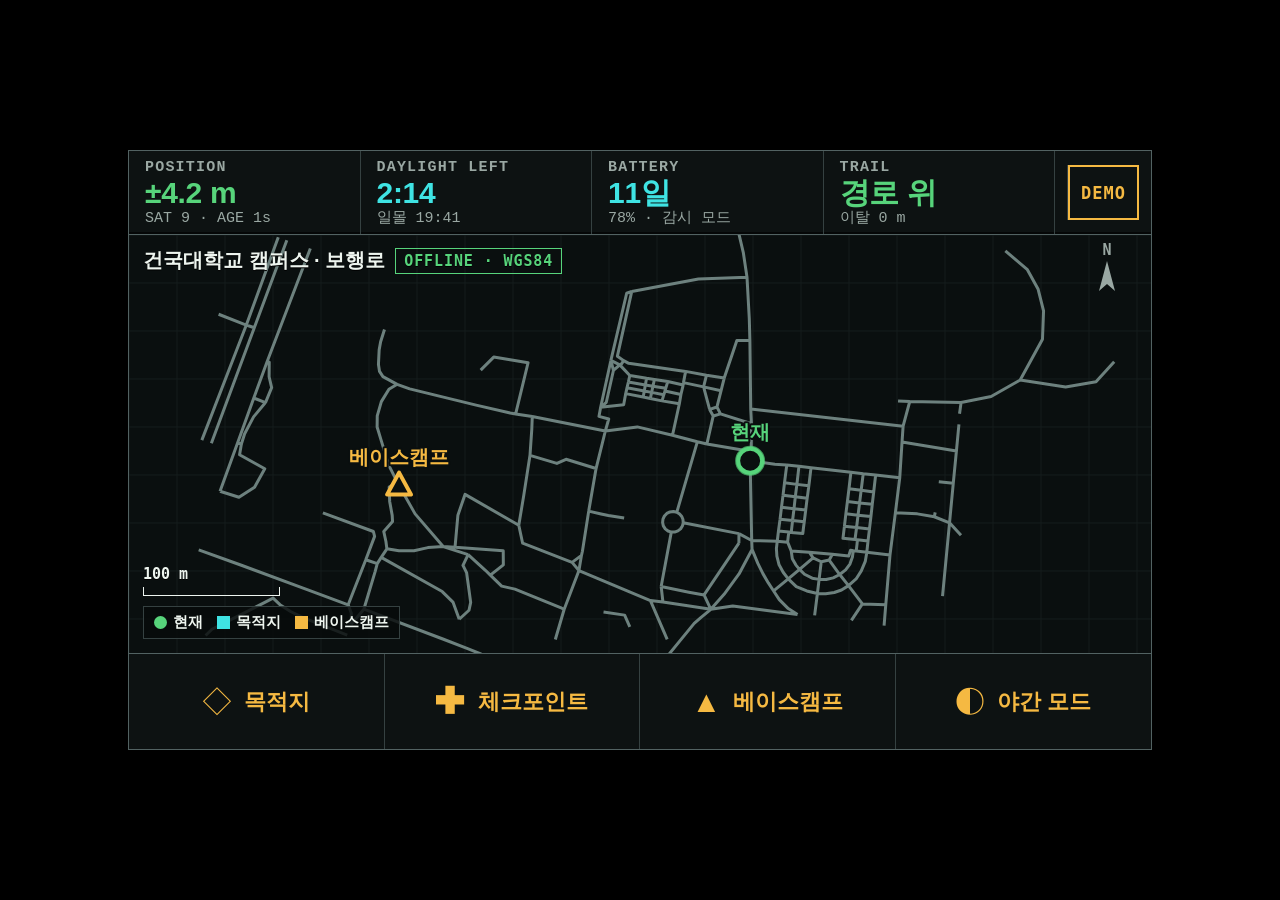
==== MAP/시연용/index.html @ 04df71ea "백업: STT 실험과 MAP 보강 자료 반영" ====
<!doctype html>
<html lang="ko">
  <head>
    <meta charset="utf-8">
    <meta name="viewport" content="width=1024, initial-scale=1, maximum-scale=1">
    <meta name="theme-color" content="#070a0a">
    <title>SafeAid 시연용 지도 화면 — 1024×600</title>
    <meta name="description" content="7인치 1024x600 키오스크용 시연 화면. 오프라인 지도, 글랜서블 4개, 코드 계산 방위·거리">
    <link rel="stylesheet" href="styles.css">
  </head>
  <body>
    <div class="stage">
      <div class="screen" id="screen">

        <!-- 상단 계기 스트립: 읽기 전용. 터치 규격 예외.
             긴급 경로가 이 안에 들어가면 안 됩니다. -->
        <header class="strip" aria-label="장치 상태">
          <div class="glance" id="glanceGps">
            <span class="stencil">POSITION</span>
            <strong id="gpsValue">±4.2 m</strong>
            <span class="sub" id="gpsSub">SAT 9 · AGE 1s</span>
          </div>
          <div class="glance" id="glanceSun">
            <span class="stencil">DAYLIGHT LEFT</span>
            <strong id="sunValue">2:14</strong>
            <span class="sub" id="sunSub">일몰 19:41</span>
          </div>
          <div class="glance" id="glanceBattery">
            <span class="stencil">BATTERY</span>
            <strong id="batteryValue">11일</strong>
            <span class="sub" id="batterySub">78% · 감시 모드</span>
          </div>
          <div class="glance" id="glanceTrail">
            <span class="stencil">TRAIL</span>
            <strong id="trailValue">경로 위</strong>
            <span class="sub" id="trailSub">이탈 0 m</span>
          </div>
          <div class="demo-badge" title="모의 값이 섞여 있으면 숨기지 않습니다">DEMO</div>
        </header>

        <!-- 지도 -->
        <main class="map" aria-label="오프라인 지도">
          <canvas id="mapCanvas" role="img"
                  aria-label="보행로, 현재 위치와 정확도 반경, 목적지, 코드가 계산한 경로"></canvas>

          <!-- 경고 배너: 적색은 여기와 CO 경보에만 씁니다 -->
          <div class="alert" id="alert" role="alert" hidden>
            <span class="alert-dot" aria-hidden="true"></span>
            <strong id="alertText">해가 지기까지 38분. 지금 돌아서세요.</strong>
          </div>

          <div class="map-topline">
            <span id="mapName">건국대 언덕 · 보행로</span>
            <span class="tag-offline">OFFLINE · WGS84</span>
          </div>

          <!-- 방위·거리 판독. 지도 엔진(코드) 계산값이며 LLM이 만들지 않습니다 -->
          <div class="readout-card" id="readout">
            <div class="readout-head">
              <span class="stencil" id="readoutLabel">DESTINATION</span>
              <span class="verified">코드 계산</span>
            </div>
            <div class="readout-body">
              <span class="bearing" id="readoutBearing">068°</span>
              <span class="distance" id="readoutDistance">214 m</span>
            </div>
            <p class="readout-sub" id="readoutSub">도보 약 4분 · 오르막</p>
          </div>

          <div class="map-meta">
            <div class="scalebar"><span id="scaleLabel">100 m</span><i id="scaleBar"></i></div>
            <div class="legend">
              <span><i class="dot-current"></i>현재</span>
              <span><i class="dot-goal"></i>목적지</span>
              <span><i class="dot-camp"></i>베이스캠프</span>
            </div>
          </div>
        </main>

        <!-- 하단 동작 바: 96px = 14.4mm. 장갑 조작 기준 충족 -->
        <nav class="actions" aria-label="주요 동작">
          <button class="action" id="btnDestination" type="button">
            <span class="glyph" aria-hidden="true">◇</span>
            <span class="label">목적지</span>
          </button>
          <button class="action" id="btnCheckpoint" type="button">
            <span class="glyph" aria-hidden="true">✚</span>
            <span class="label">체크포인트</span>
          </button>
          <button class="action" id="btnBasecamp" type="button">
            <span class="glyph" aria-hidden="true">▲</span>
            <span class="label">베이스캠프</span>
          </button>
          <button class="action" id="btnNight" type="button">
            <span class="glyph" aria-hidden="true">◐</span>
            <span class="label">야간 모드</span>
          </button>
        </nav>
      </div>

      <!-- 촬영 보조. 화면 밖이며 장치 UI가 아닙니다 -->
      <div class="director" id="director">
        <span class="stencil">촬영 장면 전환 — 숫자키</span>
        <ol>
          <li><b>1</b> 기본 · 현재 위치와 정확도</li>
          <li><b>2</b> 목적지 지정 · 경로 표시 <em>컷 3</em></li>
          <li><b>3</b> 일조 시간 경고 <em>컷 4</em></li>
          <li><b>4</b> 베이스캠프 역추적 <em>컷 5</em></li>
          <li><b>5</b> 트레일 이탈 경고</li>
          <li><b>6</b> GPS 미수신 · 마지막 좌표</li>
          <li><b>W</b> 보행 재생 시작·정지 <em>합성 궤적</em></li>
          <li><b>N</b> 야간 모드 · <b>H</b> 이 안내 숨기기</li>
        </ol>
      </div>
    </div>

    <!-- konkuk_walk.graphml 을 미리 변환해 구운 실제 보행망. build_map_data.py 가 만듭니다 -->
    <script src="konkuk_map.js" defer></script>
    <script src="app.js" defer></script>
  </body>
</html>
---- MAP/시연용/styles.css ----
/* SafeAid 시연용 지도 화면 — 7인치 1024x600 (169.5 PPI, 1mm = 6.675px)
 *
 * 물리 스케일 규칙 (AGENTS.md 6절)
 *   터치 타깃 바닥 80px(12.0mm). 폭이 높이의 2배 이상인 넓은 컨트롤만 72px(10.8mm)
 *   본문 텍스트 20px(3.0mm) 미만 금지. 15px는 스텐실 라벨 전용
 *   상단 계기 스트립은 읽기 전용이라 터치 규격 예외
 *
 * 성능 규칙
 *   backdrop-filter, 큰 blur 그림자, filter() 금지
 *   깊이는 1px 하드 라인 + inset 하이라이트로만
 *   애니메이션은 transform/opacity, 작은 요소에만
 *   외부 폰트·CDN 없음
 */

:root {
  color-scheme: dark;

  /* 색 규율 — 적색은 경고에만. 회색이 녹색을 빌려 쓰지 않습니다 */
  --bg: #070a0a;
  --panel: #101616;
  --panel-raised: #151d1d;
  --line: #354141;
  --line-bright: #526262;
  --muted: #9aa8a3;
  --text: #eef5ef;

  --cyan: #3fe3e3;   /* 계측 판독값 — 시각, 좌표, 거리, 방위 */
  --amber: #f5b942;  /* 주의 — 기본 액션, DEMO, 추정값 */
  --green: #57d47b;  /* 실제 센서로 확인됨 */
  --red: #ff5b58;    /* 경고 — 즉시 행동. 여기만 */
  --grey: #6e7a77;   /* 데이터 없음 */

  --map-bg: #0a0f0f;
  --map-grid: #141c1c;
  --map-contour: #1d2827;
  --map-trail: #6d817e;   /* 야외 화면에서 읽히도록 대비를 올렸습니다 */
}

/* 야간 모드 — 적색 단색.
   백색광은 암순응을 파괴하고 전력도 더 씁니다. */
:root[data-night="on"] {
  --bg: #060202;
  --panel: #150707;
  --panel-raised: #1d0909;
  --line: #4a1414;
  --line-bright: #6b1d1d;
  --muted: #b06060;
  --text: #ffbdbd;

  --cyan: #ff8a8a;
  --amber: #ff7a6a;
  --green: #ff9a9a;
  --red: #ff4d4d;
  --grey: #7a3636;

  --map-bg: #0a0303;
  --map-grid: #1a0808;
  --map-contour: #2a0d0d;
  --map-trail: #6b2626;
}

* { box-sizing: border-box; }

html, body {
  margin: 0;
  height: 100%;
  background: #000;
  font-family: "Noto Sans KR", "Malgun Gothic", Arial, sans-serif;
  color: var(--text);
  overflow: hidden;
}

button { font: inherit; color: inherit; }

.stencil {
  margin: 0;
  color: var(--muted);
  font-family: Consolas, "Courier New", monospace;
  font-size: 15px;              /* 스텐실 라벨 전용 크기 */
  font-weight: 700;
  letter-spacing: 0.08em;
  line-height: 1;
}

/* 개발 PC에서 실기와 같은 크기로 보기 위한 무대.
   Jetson kiosk에서는 화면이 정확히 1024x600이라 여백이 사라집니다. */
.stage {
  display: flex;
  align-items: center;
  justify-content: center;
  gap: 24px;
  height: 100%;
  padding: 16px;
}

.screen {
  position: relative;
  flex: 0 0 auto;
  width: 1024px;
  height: 600px;
  display: grid;
  grid-template-rows: 84px 1fr 96px;   /* 84 + 420 + 96 = 600 */
  background: var(--bg);
  border: 1px solid var(--line-bright);
  overflow: hidden;
}

/* ---------------------------------------------------------------
   상단 계기 스트립 — 글랜서블 4개
   화면을 켠 순간 1초 안에 읽혀야 합니다.
   --------------------------------------------------------------- */

.strip {
  display: grid;
  grid-template-columns: repeat(4, 1fr) 96px;
  align-items: stretch;
  background: #0d1212;
  border-bottom: 1px solid var(--line-bright);
  box-shadow: inset 0 -2px 0 #050707;
}

:root[data-night="on"] .strip { background: #120505; }

.glance {
  display: flex;
  flex-direction: column;
  justify-content: center;
  gap: 3px;
  padding: 0 16px;
  border-right: 1px solid var(--line);
}

.glance strong {
  font-size: 30px;           /* 글랜서블 = 1초 판독. 본문보다 크게 */
  font-weight: 800;
  line-height: 1;
  letter-spacing: -0.01em;
  color: var(--cyan);
}

.glance .sub {
  font-size: 15px;
  font-family: Consolas, "Courier New", monospace;
  color: var(--muted);
  line-height: 1;
}

/* 상태별 색은 JS가 data-state로 지정합니다 */
.glance[data-state="live"] strong  { color: var(--green); }
.glance[data-state="warn"] strong  { color: var(--red); }
.glance[data-state="none"] strong  { color: var(--grey); }
.glance[data-state="none"] .sub    { color: var(--grey); }

.demo-badge {
  display: grid;
  place-items: center;
  font-family: Consolas, monospace;
  font-size: 17px;
  font-weight: 900;
  letter-spacing: 0.06em;
  color: var(--amber);
  border-left: 1px solid var(--line);
  box-shadow: inset 0 0 0 2px var(--amber);
  margin: 14px 12px;
}

/* ---------------------------------------------------------------
   지도
   --------------------------------------------------------------- */

.map {
  position: relative;
  background: var(--map-bg);
  overflow: hidden;
}

#mapCanvas {
  display: block;
  width: 100%;
  height: 100%;
}

.map-topline {
  position: absolute;
  top: 12px;
  left: 14px;
  display: flex;
  align-items: center;
  gap: 10px;
  font-size: 20px;              /* 본문 하한 */
  font-weight: 700;
  color: var(--text);
  text-shadow: 0 1px 0 #000;
}

.tag-offline {
  font-family: Consolas, monospace;
  font-size: 15px;
  font-weight: 700;
  letter-spacing: 0.06em;
  color: var(--green);
  border: 1px solid var(--green);
  padding: 3px 8px;
}

/* 경고가 있을 때만 지도 제목을 배너 아래로 내립니다 */
.map.has-alert .map-topline { top: 76px; }

/* 경고 배너 — 적색. 지도 상단을 가로지릅니다.
   display:flex 가 UA의 [hidden]{display:none} 을 이기므로 명시적으로 되돌립니다. */
.alert[hidden] { display: none; }

.alert {
  position: absolute;
  top: 0;
  left: 0;
  right: 0;
  height: 64px;
  display: flex;
  align-items: center;
  gap: 14px;
  padding: 0 18px;
  background: #2a0b0b;
  border-bottom: 2px solid var(--red);
}

.alert strong {
  font-size: 30px;
  font-weight: 800;
  color: var(--red);
  line-height: 1;
}

/* 작은 요소만 opacity로 점멸시킵니다 */
.alert-dot {
  width: 18px;
  height: 18px;
  flex: 0 0 auto;
  background: var(--red);
  animation: pulse 1.1s steps(1, end) infinite;
}

@keyframes pulse {
  0%, 55% { opacity: 1; }
  56%, 100% { opacity: 0.15; }
}

/* 방위·거리 판독 카드 — 지도 엔진 계산값.
   위쪽은 경고 배너와 목적지 마커가 쓰는 자리라 아래로 내렸습니다.
   마커는 지도 중앙대에 몰리므로 아래 띠가 가장 안전합니다. */
.readout-card {
  position: absolute;
  right: 14px;
  bottom: 14px;
  width: 268px;
  padding: 10px 14px 12px;
  background: var(--panel-raised);
  border: 1px solid var(--line-bright);
  box-shadow: inset 0 1px 0 #26302f;
}

.readout-head {
  display: flex;
  align-items: center;
  justify-content: space-between;
  gap: 8px;
  margin-bottom: 6px;
}

.verified {
  font-size: 15px;
  font-weight: 700;
  color: var(--green);
  border: 1px solid var(--green);
  padding: 2px 7px;
}

.readout-body {
  display: flex;
  align-items: baseline;
  gap: 14px;
}

.bearing, .distance {
  font-family: Consolas, "Courier New", monospace;
  font-weight: 800;
  color: var(--cyan);
  line-height: 1;
}

.bearing  { font-size: 40px; }
.distance { font-size: 34px; }

.readout-sub {
  margin: 8px 0 0;
  font-size: 20px;
  color: var(--muted);
  line-height: 1.1;
}

/* 축척과 범례는 왼쪽 아래. 오른쪽 아래는 판독 카드가 씁니다 */
.map-meta {
  position: absolute;
  left: 14px;
  bottom: 14px;
  display: flex;
  flex-direction: column;
  align-items: flex-start;
  gap: 10px;
}

.scalebar {
  display: flex;
  flex-direction: column;
  align-items: flex-start;
  gap: 4px;
  font-family: Consolas, monospace;
  font-size: 15px;
  font-weight: 700;
  color: var(--text);
  text-shadow: 0 1px 0 #000;
}

.scalebar i {
  display: block;
  height: 9px;
  border: 1px solid var(--text);
  border-top: 0;
}

.legend {
  display: flex;
  gap: 14px;
  padding: 6px 10px;
  background: rgba(7, 10, 10, 0.82);
  border: 1px solid var(--line);
}

.legend span {
  display: flex;
  align-items: center;
  gap: 6px;
  font-size: 15px;
  font-weight: 700;
  color: var(--text);
}

.legend i { width: 13px; height: 13px; }
.dot-current { background: var(--green); border-radius: 50%; }
.dot-goal    { background: var(--cyan); }
.dot-camp    { background: var(--amber); }

/* ---------------------------------------------------------------
   하단 동작 바 — 96px = 14.4mm. 주요 동작 기준
   --------------------------------------------------------------- */

.actions {
  display: grid;
  grid-template-columns: repeat(4, 1fr);
  background: #0d1212;
  border-top: 1px solid var(--line-bright);
}

:root[data-night="on"] .actions { background: #120505; }

.action {
  min-height: 96px;             /* 12mm 바닥을 넘는 14.4mm */
  display: flex;
  align-items: center;
  justify-content: center;
  gap: 12px;
  background: transparent;
  border: 0;
  border-right: 1px solid var(--line);
  color: var(--amber);          /* 기본 액션은 앰버 */
  cursor: pointer;
  -webkit-tap-highlight-color: transparent;
  touch-action: manipulation;
}

.action:last-child { border-right: 0; }

.action .glyph { font-size: 30px; line-height: 1; }
.action .label { font-size: 22px; font-weight: 700; line-height: 1; }

.action:active { background: #182020; }

.action[aria-pressed="true"] {
  color: var(--bg);
  background: var(--amber);
}

.action:focus-visible {
  outline: 3px solid var(--cyan);
  outline-offset: -6px;
}

/* ---------------------------------------------------------------
   촬영 보조 패널 — 장치 UI가 아닙니다. 화면 밖에 있습니다
   --------------------------------------------------------------- */

.director {
  flex: 0 0 auto;
  width: 268px;
  padding: 14px;
  background: #0c1010;
  border: 1px dashed var(--line-bright);
  color: var(--muted);
}

.director[hidden] { display: none; }

.director ol {
  margin: 10px 0 0;
  padding-left: 18px;
  font-size: 14px;
  line-height: 1.65;
}

.director b { color: var(--amber); font-family: Consolas, monospace; }
.director em { color: var(--cyan); font-style: normal; }

@media (max-width: 1360px) {
  .director { display: none; }
}
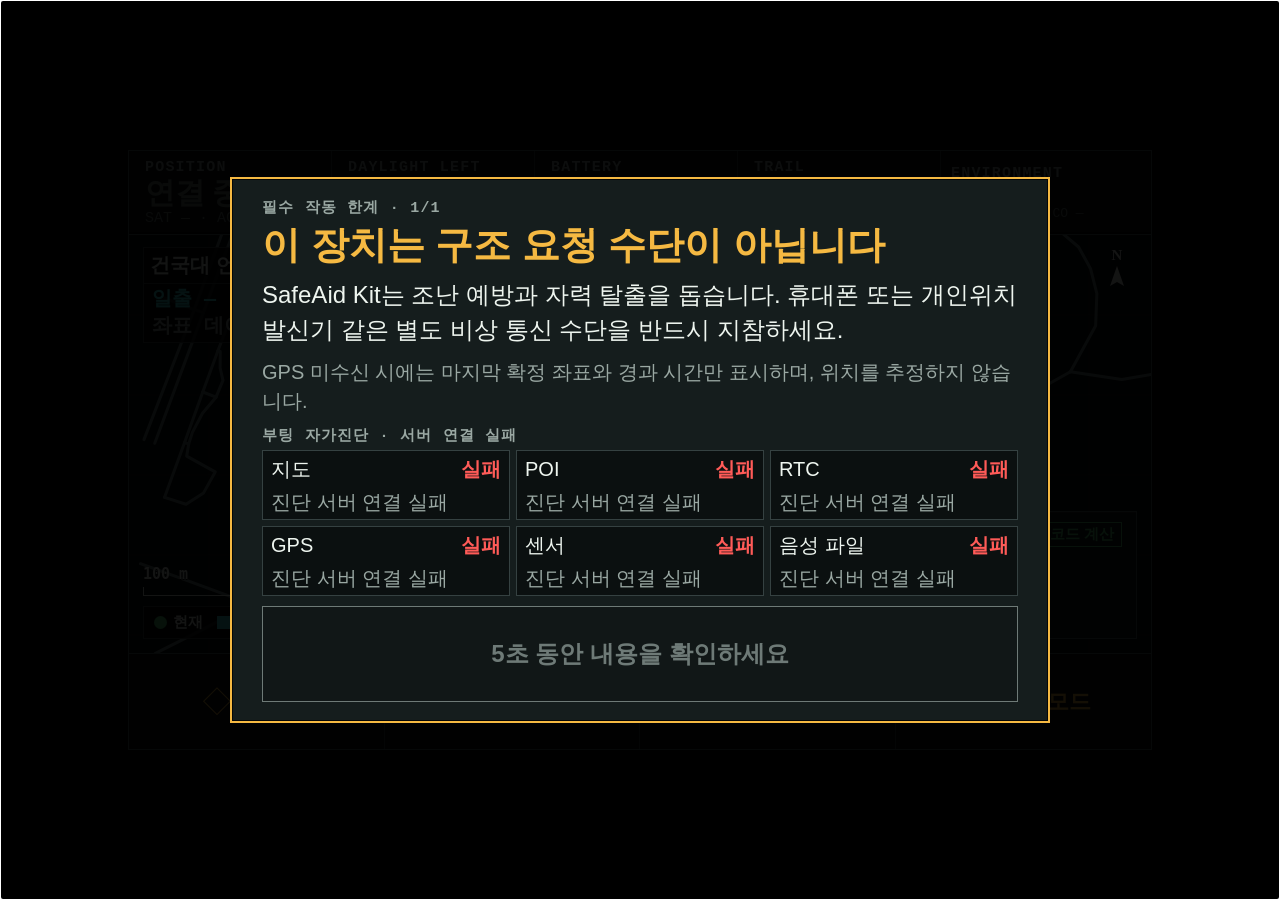
==== commit aeed5af3: "기능·검증: 음성 파이프라인과 평가 하네스 추가, OGTECH 이름 반영 Co-LLM에 제품 음성 경로(product_voice, physical_voice, tts_pipelin" ====
--- a/MAP/시연용/index.html
+++ b/MAP/시연용/index.html
@@ -4,8 +4,9 @@
     <meta charset="utf-8">
     <meta name="viewport" content="width=1024, initial-scale=1, maximum-scale=1">
     <meta name="theme-color" content="#070a0a">
-    <title>SafeAid 시연용 지도 화면 — 1024×600</title>
-    <meta name="description" content="7인치 1024x600 키오스크용 시연 화면. 오프라인 지도, 글랜서블 4개, 코드 계산 방위·거리">
+    <title>SafeAid 오프라인 항법 — 1024×600</title>
+    <meta name="description" content="7인치 1024x600 키오스크용 실시간 센서·오프라인 항법 화면">
+    <link rel="icon" href="data:,">
     <link rel="stylesheet" href="styles.css">
   </head>
   <body>
@@ -35,7 +36,11 @@
             <strong id="trailValue">경로 위</strong>
             <span class="sub" id="trailSub">이탈 0 m</span>
           </div>
-          <div class="demo-badge" title="모의 값이 섞여 있으면 숨기지 않습니다">DEMO</div>
+          <div class="glance glance-env" id="glanceEnv">
+            <span class="stencil">ENVIRONMENT</span>
+            <strong id="envValue">—</strong>
+            <span class="sub" id="envSub">RH — · P — · CO —</span>
+          </div>
         </header>
 
         <!-- 지도 -->
@@ -46,12 +51,19 @@
           <!-- 경고 배너: 적색은 여기와 CO 경보에만 씁니다 -->
           <div class="alert" id="alert" role="alert" hidden>
             <span class="alert-dot" aria-hidden="true"></span>
-            <strong id="alertText">해가 지기까지 38분. 지금 돌아서세요.</strong>
+            <strong id="alertText">귀환 권고 시각 도달 · 베이스캠프 경로를 확인하세요</strong>
           </div>
 
           <div class="map-topline">
             <span id="mapName">건국대 언덕 · 보행로</span>
             <span class="tag-offline">OFFLINE · WGS84</span>
+            <span class="tag-demo" id="demoChip" hidden>DEMO</span>
+            <span class="tag-voice" id="voiceChip" hidden>VOICE</span>
+          </div>
+
+          <div class="sun-details" aria-label="시각과 위치 상세">
+            <span id="sunDetails">일출 — · 일몰 — · 귀환 권고 —</span>
+            <span class="position-details" id="positionDetails" data-state="none">좌표 데이터 없음 · --.-- --:--:-- KST</span>
           </div>
 
           <!-- 방위·거리 판독. 지도 엔진(코드) 계산값이며 LLM이 만들지 않습니다 -->
@@ -75,6 +87,8 @@
               <span><i class="dot-camp"></i>베이스캠프</span>
             </div>
           </div>
+
+          <div class="status-toast" id="statusToast" role="status" hidden></div>
         </main>
 
         <!-- 하단 동작 바: 96px = 14.4mm. 장갑 조작 기준 충족 -->
@@ -98,24 +112,33 @@
         </nav>
       </div>
 
-      <!-- 촬영 보조. 화면 밖이며 장치 UI가 아닙니다 -->
-      <div class="director" id="director">
-        <span class="stencil">촬영 장면 전환 — 숫자키</span>
-        <ol>
-          <li><b>1</b> 기본 · 현재 위치와 정확도</li>
-          <li><b>2</b> 목적지 지정 · 경로 표시 <em>컷 3</em></li>
-          <li><b>3</b> 일조 시간 경고 <em>컷 4</em></li>
-          <li><b>4</b> 베이스캠프 역추적 <em>컷 5</em></li>
-          <li><b>5</b> 트레일 이탈 경고</li>
-          <li><b>6</b> GPS 미수신 · 마지막 좌표</li>
-          <li><b>W</b> 보행 재생 시작·정지 <em>합성 궤적</em></li>
-          <li><b>N</b> 야간 모드 · <b>H</b> 이 안내 숨기기</li>
-        </ol>
-      </div>
+      <section class="boot-notice" id="bootNotice" role="dialog" aria-modal="true" aria-labelledby="bootNoticeTitle" tabindex="-1">
+        <div class="boot-notice-card">
+          <span class="stencil">필수 작동 한계 · 1/1</span>
+          <h1 id="bootNoticeTitle">이 장치는 구조 요청 수단이 아닙니다</h1>
+          <p>SafeAid Kit는 조난 예방과 자력 탈출을 돕습니다. 휴대폰 또는 개인위치발신기 같은 별도 비상 통신 수단을 반드시 지참하세요.</p>
+          <p class="boot-note">GPS 미수신 시에는 마지막 확정 좌표와 경과 시간만 표시하며, 위치를 추정하지 않습니다.</p>
+          <div class="boot-diagnostics" aria-live="polite">
+            <span class="stencil" id="bootDiagnosticSummary">부팅 자가진단 · 확인 중</span>
+            <ul id="bootChecks">
+              <li data-check="map" data-state="waiting"><span>지도</span><strong>확인 중</strong><small>검사 대기</small></li>
+              <li data-check="poi" data-state="waiting"><span>POI</span><strong>확인 중</strong><small>검사 대기</small></li>
+              <li data-check="clock" data-state="waiting"><span>RTC</span><strong>대기</strong><small>STM32 연동 대기</small></li>
+              <li data-check="gps" data-state="waiting"><span>GPS</span><strong>대기</strong><small>fix 대기</small></li>
+              <li data-check="sensors" data-state="waiting"><span>센서</span><strong>대기</strong><small>STM32 계측 대기</small></li>
+              <li data-check="audio" data-state="waiting"><span>음성 파일</span><strong>확인 중</strong><small>검사 대기</small></li>
+            </ul>
+          </div>
+          <button type="button" id="bootAcknowledge" disabled>
+            <span id="bootCountdown">5초 동안 내용을 확인하세요</span>
+          </button>
+        </div>
+      </section>
+
     </div>
 
     <!-- konkuk_walk.graphml 을 미리 변환해 구운 실제 보행망. build_map_data.py 가 만듭니다 -->
     <script src="konkuk_map.js" defer></script>
-    <script src="app.js" defer></script>
+    <script src="live_app.js" defer></script>
   </body>
 </html>
--- a/MAP/시연용/styles.css
+++ b/MAP/시연용/styles.css
@@ -112,7 +112,7 @@
 
 .strip {
   display: grid;
-  grid-template-columns: repeat(4, 1fr) 96px;
+  grid-template-columns: repeat(4, minmax(0, 1fr)) 210px;
   align-items: stretch;
   background: #0d1212;
   border-bottom: 1px solid var(--line-bright);
@@ -147,22 +147,37 @@
 
 /* 상태별 색은 JS가 data-state로 지정합니다 */
 .glance[data-state="live"] strong  { color: var(--green); }
+.glance[data-state="caution"] strong { color: var(--amber); }
 .glance[data-state="warn"] strong  { color: var(--red); }
 .glance[data-state="none"] strong  { color: var(--grey); }
 .glance[data-state="none"] .sub    { color: var(--grey); }
 
-.demo-badge {
-  display: grid;
-  place-items: center;
-  font-family: Consolas, monospace;
-  font-size: 17px;
-  font-weight: 900;
-  letter-spacing: 0.06em;
+.glance-env { padding: 0 10px; border-right: 0; }
+.glance-env strong { font-size: 20px; }
+.glance-env .sub { font-size: 13px; white-space: nowrap; }
+
+.glance-location .location-meta {
+  display: grid;
+  gap: 2px;
+  line-height: 1.05;
+}
+
+.glance-coordinate strong,
+.glance-coordinate .sub {
+  font-family: Consolas, "Courier New", monospace;
+  font-size: 21px;
+  font-weight: 800;
+  line-height: 1;
   color: var(--amber);
-  border-left: 1px solid var(--line);
-  box-shadow: inset 0 0 0 2px var(--amber);
-  margin: 14px 12px;
-}
+}
+
+.glance-co {
+  padding: 0 10px;
+  border-right: 0;
+}
+
+.glance-co strong { font-size: 26px; }
+.glance-co .sub { font-size: 14px; white-space: nowrap; }
 
 /* ---------------------------------------------------------------
    지도
@@ -187,24 +202,86 @@
   display: flex;
   align-items: center;
   gap: 10px;
-  font-size: 20px;              /* 본문 하한 */
+  max-width: calc(100% - 28px);
+  padding: 4px 6px;
+  background: rgba(7, 10, 10, 0.90);
+  border: 1px solid var(--line);
+  font-size: 20px;
   font-weight: 700;
   color: var(--text);
   text-shadow: 0 1px 0 #000;
 }
 
+#mapName {
+  max-width: 360px;
+  overflow: hidden;
+  text-overflow: ellipsis;
+  white-space: nowrap;
+}
+
+.map.has-alert .map-topline { top: 76px; }
+
+.tag-offline,
+.tag-voice {
+  flex: 0 0 auto;
+  font-family: Consolas, "Courier New", monospace;
+  font-size: 15px;
+  font-weight: 700;
+  letter-spacing: 0.06em;
+  padding: 3px 8px;
+}
+
 .tag-offline {
+  color: var(--green);
+  border: 1px solid var(--green);
+}
+
+.tag-voice {
+  color: var(--cyan);
+  border: 1px solid var(--cyan);
+}
+
+.tag-voice[data-status="rejected"] {
+  color: var(--amber);
+  border-color: var(--amber);
+}
+
+.tag-voice[hidden] { display: none; }
+
+.tag-demo {
   font-family: Consolas, monospace;
   font-size: 15px;
-  font-weight: 700;
+  font-weight: 900;
   letter-spacing: 0.06em;
-  color: var(--green);
-  border: 1px solid var(--green);
+  color: var(--amber);
+  border: 1px solid var(--amber);
   padding: 3px 8px;
 }
 
-/* 경고가 있을 때만 지도 제목을 배너 아래로 내립니다 */
-.map.has-alert .map-topline { top: 76px; }
+.tag-demo[hidden] { display: none; }
+
+.sun-details {
+  position: absolute;
+  top: 48px;
+  left: 14px;
+  padding: 4px 8px;
+  background: rgba(7, 10, 10, 0.82);
+  border: 1px solid var(--line);
+  color: var(--cyan);
+  font-family: Consolas, "Courier New", monospace;
+  font-size: 20px;
+  font-weight: 700;
+  line-height: 1.15;
+  display: grid;
+  gap: 4px;
+  max-width: calc(100% - 92px);
+}
+
+.position-details[data-state="live"] { color: var(--green); }
+.position-details[data-state="normal"] { color: var(--cyan); }
+.position-details[data-state="none"] { color: var(--muted); }
+
+.map.has-alert .sun-details { top: 112px; }
 
 /* 경고 배너 — 적색. 지도 상단을 가로지릅니다.
    display:flex 가 UA의 [hidden]{display:none} 을 이기므로 명시적으로 되돌립니다. */
@@ -252,7 +329,7 @@
   position: absolute;
   right: 14px;
   bottom: 14px;
-  width: 268px;
+  width: 390px;
   padding: 10px 14px 12px;
   background: var(--panel-raised);
   border: 1px solid var(--line-bright);
@@ -291,11 +368,14 @@
 .bearing  { font-size: 40px; }
 .distance { font-size: 34px; }
 
+.readout-timing,
 .readout-sub {
   margin: 8px 0 0;
   font-size: 20px;
   color: var(--muted);
-  line-height: 1.1;
+  line-height: 1.25;
+  display: grid;
+  gap: 2px;
 }
 
 /* 축척과 범례는 왼쪽 아래. 오른쪽 아래는 판독 카드가 씁니다 */
@@ -349,6 +429,130 @@
 .dot-current { background: var(--green); border-radius: 50%; }
 .dot-goal    { background: var(--cyan); }
 .dot-camp    { background: var(--amber); }
+
+.status-toast {
+  position: absolute;
+  left: 50%;
+  bottom: 18px;
+  min-width: 320px;
+  max-width: 620px;
+  padding: 12px 18px;
+  transform: translateX(-50%);
+  background: var(--panel-raised);
+  border: 1px solid var(--amber);
+  color: var(--text);
+  font-size: 20px;
+  font-weight: 700;
+  text-align: center;
+}
+
+.status-toast[hidden] { display: none; }
+
+.map.selecting { cursor: crosshair; }
+
+/* 부팅 시 한 번 반드시 읽는 작동 한계. 키보드 Escape나 배경 클릭으로 닫히지 않습니다. */
+.boot-notice {
+  position: fixed;
+  inset: 0;
+  z-index: 100;
+  display: grid;
+  place-items: center;
+  padding: 24px;
+  background: rgba(0, 0, 0, 0.92);
+}
+
+.boot-notice[hidden] { display: none; }
+
+.boot-notice-card {
+  width: min(820px, calc(100vw - 48px));
+  max-height: calc(100vh - 48px);
+  overflow-y: auto;
+  padding: 19px 30px;
+  background: var(--panel-raised);
+  border: 2px solid var(--amber);
+  box-shadow: inset 0 0 0 1px #050707;
+}
+
+.boot-notice h1 {
+  margin: 8px 0 10px;
+  color: var(--amber);
+  font-size: 38px;
+  line-height: 1.15;
+}
+
+.boot-notice p {
+  margin: 0 0 10px;
+  font-size: 24px;
+  line-height: 1.45;
+}
+
+.boot-notice .boot-note {
+  color: var(--muted);
+  font-size: 20px;
+}
+
+.boot-diagnostics {
+  margin-top: 4px;
+}
+
+.boot-diagnostics ul {
+  display: grid;
+  grid-template-columns: repeat(3, 1fr);
+  gap: 6px;
+  margin: 6px 0 0;
+  padding: 0;
+  list-style: none;
+}
+
+.boot-diagnostics li {
+  min-height: 58px;
+  display: grid;
+  grid-template-columns: 1fr auto;
+  align-items: center;
+  gap: 8px;
+  padding: 5px 8px;
+  border: 1px solid var(--line);
+  background: #0b1010;
+  font-size: 20px;
+}
+
+.boot-diagnostics li strong { color: var(--grey); }
+.boot-diagnostics li small {
+  grid-column: 1 / -1;
+  min-width: 0;
+  overflow: hidden;
+  color: var(--muted);
+  font-size: 20px;
+  line-height: 1.15;
+  text-overflow: ellipsis;
+  white-space: nowrap;
+}
+.boot-diagnostics li[data-state="pass"] strong { color: var(--green); }
+.boot-diagnostics li[data-state="demo"] strong { color: var(--amber); }
+.boot-diagnostics li[data-state="fail"] strong { color: var(--red); }
+
+#bootAcknowledge {
+  width: 100%;
+  min-height: 96px;
+  margin-top: 10px;
+  padding: 12px 20px;
+  border: 1px solid var(--amber);
+  background: var(--amber);
+  color: var(--bg);
+  font-size: 24px;
+  font-weight: 800;
+}
+
+#bootAcknowledge:disabled {
+  border-color: var(--grey);
+  background: #111717;
+  color: var(--grey);
+}
+
+#bootAcknowledge:focus-visible {
+  outline: 3px solid var(--cyan);
+  outline-offset: 4px;
+}
 
 /* ---------------------------------------------------------------
    하단 동작 바 — 96px = 14.4mm. 주요 동작 기준
